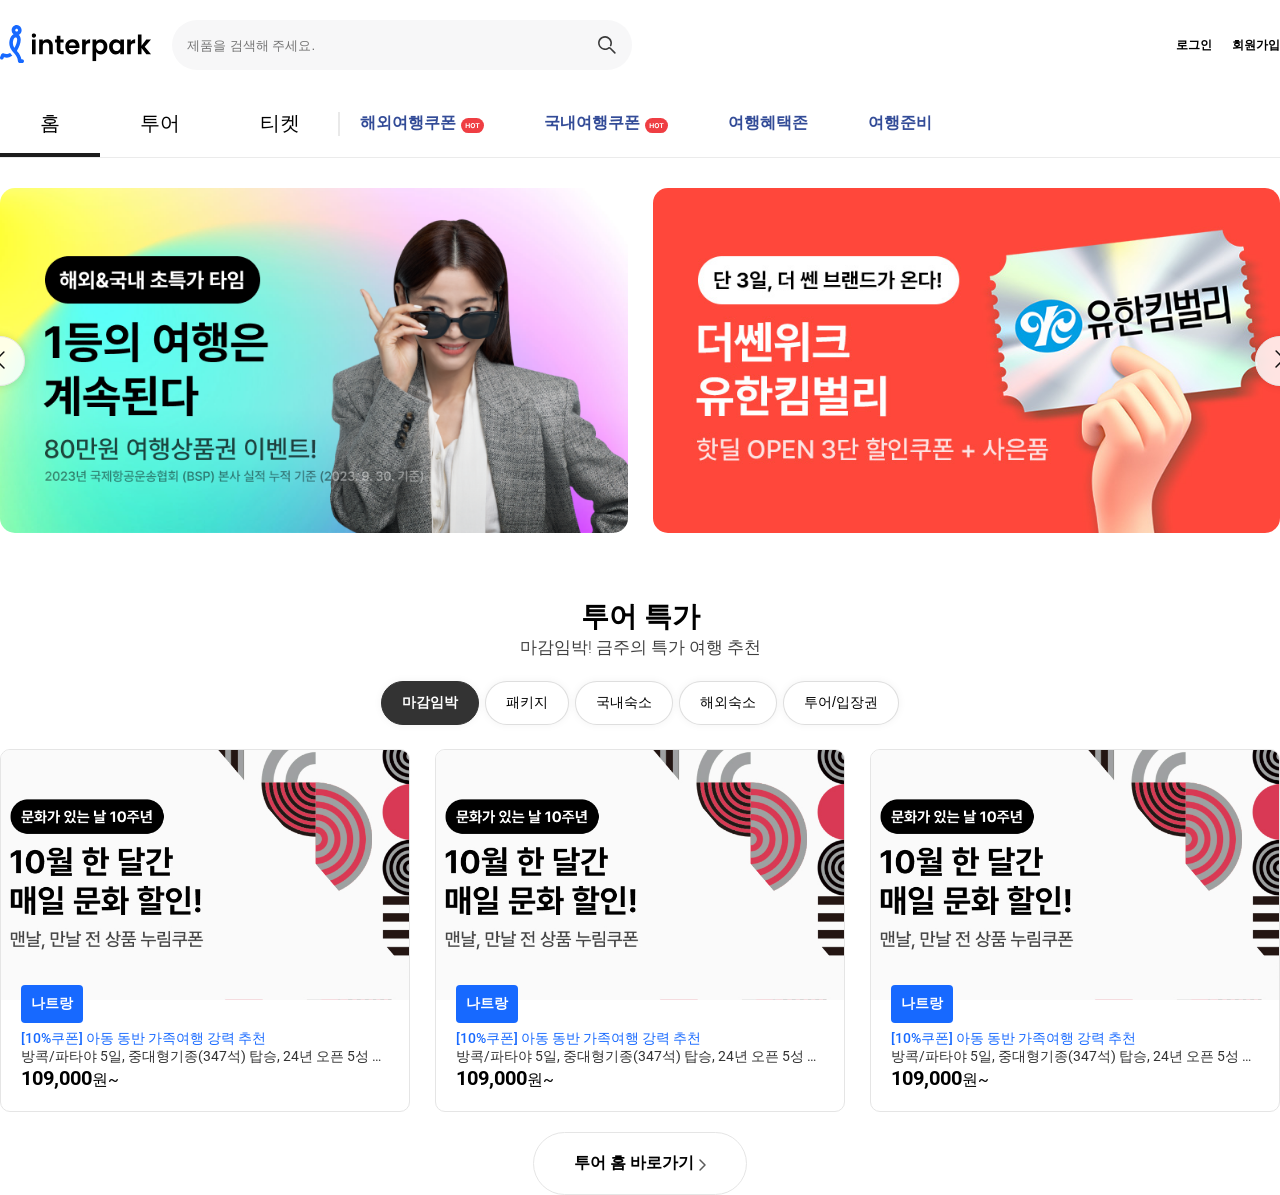
==== public/index.html @ 8a2e11df "[docs] DOM 작성법, Element !!" ====
<!DOCTYPE html>
<html lang="ko">
  <head>
    <meta charset="UTF-8" />
    <meta name="viewport" content="width=device-width, initial-scale=1.0" />
    <title>나의 til</title>
    <link rel="stylesheet" href="css/common.css" />
    <link rel="stylesheet" href="css/header.css" />
    <link rel="stylesheet" href="css/banner.css" />
    <link rel="stylesheet" href="css/tour.css" />
    <!-- js 초기 코드 -->
    <script src="js/index.js"></script>
    <script src="js/header.js"></script>
  </head>

  <body>
    <!-- 전체 레이아웃  -->
    <div class="wrap">
      <!-- 상단 -->
      <header class="header">
        <div class="layout">
          <!-- 상단의 위 -->
          <div class="header_top">
            <div class="header_top_left">
              <!-- 로고 -->
              <div class="logo">
                <a href="http://www.interpark.com" target="_blank">
                  <img src="images/logo.svg" alt="로고" title="인터파크" />
                </a>
              </div>
              <!-- 제품검색 -->
              <div class="search">
                <!-- 제품 검색 API 연동 -->
                <form class="search_form">
                  <input
                    class="search_form_word"
                    type="text"
                    placeholder="제품을 검색해 주세요."
                  />
                  <input
                    class="search_form_button"
                    type="submit"
                    value="검색"
                  />
                </form>
              </div>
            </div>
            <div class="header_top_right">
              <ul class="member">
                <li><a href="#">로그인</a></li>
                <li><a href="#">회원가입</a></li>
              </ul>
            </div>
          </div>
          <!-- 상단의 아래 -->
          <div class="header_bottom">
            <div class="header_bottom_nav">
              <ul class="nav">
                <li><a href="#" class="focus">홈</a></li>
                <li><a href="#">투어</a></li>
                <li><a href="#">티켓</a></li>
              </ul>
            </div>
            <div class="header_bottom_eventmenu">
              <ul class="cupon">
                <li>
                  <a href="#">
                    해외여행쿠폰
                    <img
                      src="images/badge_hot.svg"
                      alt="해외여행쿠폰"
                      title="해외여행쿠폰"
                    />
                  </a>
                </li>
                <li>
                  <a href="#">
                    국내여행쿠폰
                    <img
                      src="images/badge_hot.svg"
                      alt="국내여행쿠폰"
                      title="국내여행쿠폰"
                    />
                  </a>
                </li>
                <li><a href="#">여행혜택존</a></li>
                <li><a href="#">여행준비</a></li>
              </ul>
            </div>
          </div>
        </div>
      </header>
      <!-- 메인 -->
      <main>
        <div class="layout">
          <!-- Banner -->
          <div class="banner">
            <div class="banner_slide">
              <div class="banner_list">
                <a href="#">
                  <img src="images/v1.png" alt="banner" title="배너" />
                </a>
              </div>
              <div class="banner_list">
                <a href="#">
                  <img src="images/v2.jpg" alt="banner2" title="배너2" />
                </a>
              </div>
            </div>

            <button class="slide_bt banner_left">
              <img src="images/slider_arrow.svg" alt="left" title="left" />
            </button>

            <button class="slide_bt banner_right">
              <img src="images/slider_arrow.svg" alt="right" title="right" />
            </button>
          </div>
          <!-- Tour -->
          <div class="tour">
            <div class="section_top">
              <h2 class="section_title">투어 특가</h2>
              <span class="section_desc">마감임박! 금주의 특가 여행 추천</span>
            </div>
            <div class="section_list">
              <!--Start 목록영역 -->
              <div class="section_category">
                <ul class="section_category_bts">
                  <li><button class="cate_focus">마감임박</button></li>
                  <li><button>패키지</button></li>
                  <li><button>국내숙소</button></li>
                  <li><button>해외숙소</button></li>
                  <li><button>투어/입장권</button></li>
                </ul>
              </div>
              <div class="section_slide">
                <!--Start 추후 JSON 데이터 연동으로 변경 예정 -->
                <div class="item">
                  <a href="#">
                    <div class="item_image">
                      <img src="images/v3.jpg" alt="나트랑" title="나트랑" />
                    </div>

                    <span class="item_name">나트랑</span>

                    <div class="item_text">
                      <span class="item_cupon">
                        [10%쿠폰] 아동 동반 가족여행 강력 추천
                      </span>
                      <p class="item_desc">
                        방콕/파타야 5일, 중대형기종(347석) 탑승, 24년 오픈 5성
                        윈덤 좀티엔 파타야,마사지 2시간,핵심일정 포함
                      </p>
                      <span class="item_price"><b>109,000</b>원~</span>
                    </div>
                  </a>
                </div>
                <div class="item">
                  <a href="#">
                    <div class="item_image">
                      <img src="images/v3.jpg" alt="나트랑" title="나트랑" />
                    </div>

                    <span class="item_name">나트랑</span>

                    <div class="item_text">
                      <span class="item_cupon">
                        [10%쿠폰] 아동 동반 가족여행 강력 추천
                      </span>
                      <p class="item_desc">
                        방콕/파타야 5일, 중대형기종(347석) 탑승, 24년 오픈 5성
                        윈덤 좀티엔 파타야,마사지 2시간,핵심일정 포함
                      </p>
                      <span class="item_price"><b>109,000</b>원~</span>
                    </div>
                  </a>
                </div>
                <div class="item">
                  <a href="#">
                    <div class="item_image">
                      <img src="images/v3.jpg" alt="나트랑" title="나트랑" />
                    </div>

                    <span class="item_name">나트랑</span>

                    <div class="item_text">
                      <span class="item_cupon">
                        [10%쿠폰] 아동 동반 가족여행 강력 추천
                      </span>
                      <p class="item_desc">
                        방콕/파타야 5일, 중대형기종(347석) 탑승, 24년 오픈 5성
                        윈덤 좀티엔 파타야,마사지 2시간,핵심일정 포함
                      </p>
                      <span class="item_price"><b>109,000</b>원~</span>
                    </div>
                  </a>
                </div>

                <!--End 추후 JSON 데이터 연동으로 변경 예정 -->
              </div>
              <!--End 목록영역 -->
            </div>
            <div class="section_bts">
              <a href="#">
                투어 홈 바로가기
                <img
                  src="images/icon_linkArrow.svg"
                  alt="투어 홈 바로가기"
                  title="투어 홈 바로가기"
                />
              </a>
            </div>
          </div>
          <!-- Trip -->
          <div></div>
          <!-- Ticket -->
          <div></div>
          <!-- Live -->
          <div></div>
        </div>
      </main>
      <!-- 하단 -->
      <footer>
        <div></div>
      </footer>
    </div>
  </body>
</html>
---- public/css/common.css ----
@charset "utf-8";
@import url('https://fonts.googleapis.com/css2?family=Roboto:ital,wght@0,100..900;1,100..900&display=swap');

* {
  margin: 0;
  padding: 0;
  box-sizing: border-box;
  outline-style: none;
}

/* 태그 선택 : 추천하는 각 태그별 기본값 */
a {
  text-decoration: none;
  /* 디자인 보고 수정 */
  color: #000000;
}
ul {
  list-style: none;
}
html {
  width: 100%;
  /* 디자인 보고 수정 */
  font-size: 12px;
}
body {
  width: 100%;
  font-size: 1rem;
  /* 디자인 보고 수정 */
  color: #000000;
  /* 글꼴이 필요로 함. */
  font-family: "Segoe UI", Roboto, Arial, "Noto Sans", sans-serif, "Apple Color Emoji", "Segoe UI Emoji", "Segoe UI Symbol", "Noto Color Emoji";
  letter-spacing: 0px;
  word-spacing: 0px;
}
.wrap {
  width: 100%;
}
.layout {
  max-width: 1280px;
  width: 100%;

  margin: 0 auto;
  /* margin-top: 0;
    margin-bottom: 0;
    margin-left: auto;
  margin-right: auto; */
}
.
---- public/css/header.css ----
.header {
  width: 100%;
  background-color: #ffffff;
  border-bottom: 1px solid #ebebeb;
}
.header_top {
  width: 100%;
  display: flex;
  justify-content: space-between;
  align-items: center;

  margin: 20px 0px;
}
.header_top_left {
  display: flex;
  align-items: center;
  gap: 20px;
}

.logo > a > img {
  width: 152px;
  height: auto;
}

.search {
}
.search_form {
  display: flex;
  align-items: center;
  width: 460px;
}
/* cale 유일한 계산코드 연산 들어갈시 띄어쓰기 필수!! */
.search_form_word {
  width: calc(100% - 50px);
  height: 50px;
  background-color: #f7f7f8;
  border: none;
  border-radius: 25px 0px 0px 25px;
  padding-left: 15px;
}
.search_form_button {
  width: 50px;
  height: 50px;
  background-color: #f7f7f8;
  border: none;
  border-radius: 0px 25px 25px 0px;
  font-size: 0;
  cursor: pointer;

  /* background-color: aquamarine;
    background-image: url("../images/btn_search.svg");
    background-repeat: no-repeat;
    background-position: center;
    background-size: 18px; */

  background: #f7f7f8 url("../images/btn_search.svg") no-repeat center;
  background-size: 40%;
}

.header_top_right {
  display: flex;
  align-items: center;
}
.member {
  display: flex;
  gap: 20px;
}
.member > li > a {
  font-size: 12px;
  font-weight: 700;
  color: #000;
  line-height: 16px;
}
.header_bottom {
  width: 100%;
  display: flex;
  align-items: center;
}
.header_bottom_nav {
}
.nav {
  position: relative;
  display: flex;
}
.nav::after {
  content: "";
  display: block;
  position: absolute;
  right: 0;
  /* top: calc(100% - 50% - 24px / 2); */
  top: 50%;
  transform: translateY(-50%);

  width: 2px;
  height: 24px;
  background-color: #e9e9e9;
}
.nav li a {
  position: relative;
  display: block;
  font-size: 20px;
  font-weight: 400;
  /* width: 100px; */
  padding: 20px 40px;
  /*a 태그, b 태그 ... span 태그
  display:line-height
  - 너비, 높이, 마진, 패딩이 적용 안된다. */
}
.nav li a:hover {
  font-weight: 700 !important;
}
.nav li a .focus {
  font-weight: 700 !important ;
}
.nav li a.focus::after {
  content: "";
  position: absolute;
  left: 0;
  bottom: 0;

  display: block;
  width: 100%;
  height: 4px;
  background-color: #1c1c1c;
}
.nav li a ::after {
  content: "앞자리";
}
.header_bottom_eventmenu {
}
.cupon {
  display: flex;
  align-items: center;
  gap: 20px;
  margin-left: ;
}
.cupon > li > a {
  display: flex;
  align-items: center;
  gap: 5px;

  font-size: 16px;
  font-weight: 600;
  color: #324b97;
  padding: 0px 20px;
}
.cupon > li > a > img {
  transform: translateY(10%);
}
---- public/css/banner.css ----
.banner {
  position: relative;
  margin-top: 30px;
}
.banner_slide {
  display: flex;
  gap: 25px;
}
.banner_list {
  border-radius: 15px;
  overflow: hidden;
}
/* 이미지가 영역에 가득 채워지고 비율이 유지되도록 처리 */
.banner_list img {
  width: 100%;
  height: auto;
  /* 비율을 유지하면서 영역에 이미지 가득 채우기 */
  object-fit: cover;
  display: block;
}
.slide_bt {
  position: absolute;
  top: 50%;
  /* transform: translateY(-50%); */
  width: 50px;
  height: 50px;
  border: none;
  border-radius: 50px;

  cursor: pointer;

  border: 0.5px solid #e6e6e6;
  background-color: rgba(255, 255, 255, 0.85);
  box-shadow: 0 0 8px rgba(0, 0, 0, 0.13);
}
.banner_left {
  left: 0;
  transform: translateX(-50%) translateY(-50%) rotateY(180deg);
}
.banner_right {
  right: 0;
  transform: translateX(50%) translateY(-50%);
}
---- public/css/tour.css ----
.tour {
  margin-top: 65px;
}
.section_top {
  padding-bottom: 22px;
}
/*
    영역 안에 가운데
    text-align: center;
    */
.section_title {
  text-align: center;
  font-size: 28px;
  font-weight: 700;
}
.section_desc {
  display: block;
  text-align: center;
  font-size: 17px;
  font-weight: 300;
  color: rgba(0, 0, 0, 0.75);
}
.section_list {
}
.section_category {
  display: flex;
  justify-content: center;
  padding-bottom: 24px;
}
.section_category_bts {
  display: flex;
  gap: 6px;
}
.section_category_bts > li {
}
.section_category_bts > li > button {
  border: 1px solid rgba(0, 0, 0, 0.13);
  background-color: #fff;
  box-shadow: 0 0 8px rgba(0, 0, 0, 0.05);
  padding: 12px 20px;
  border-radius: 40px;
  cursor: pointer;

  font-size: 14px;
  font-weight: 400;
}
.section_category_bts > li > button.cate_focus {
  border: 1px solid #333;
  color: #fff;
  background-color: #333;
  font-weight: 700;
}
.section_slide {
  display: flex;
  gap: 25px;
  margin-bottom: 20px;
}
.item {
  position: relative;
  overflow: hidden;
  border: 1px solid #e5e5e5;
  border-radius: 10px;
}
.item > a {
}
.item_image {
  width: 100%;
  height: 250px;
  overflow: hidden;
  margin-bottom: 25px;
}
.item_image > img {
  width: 100%;
  /* 비율을 유지하면서 영역에 이미지 가득 채우기 */
  height: 100%;
  object-fit: cover;
  display: block;
}
.item_name {
  position: absolute;
  left: 20px;
  top: 235px;

  background-color: #1769ff;
  color: #fff;
  font-size: 14px;
  font-weight: 600;

  border-radius: 4px;
  padding: 10px;
}
.item_text {
  padding: 20px;
  padding-top: 5px;
}
.item_cupon {
  display: block;
  font-size: 14px;
  font-weight: 500;
  color: #1769ff;
  /* 줄내림 방지 */
  white-space: nowrap;
  /* 말줄임 처리 */
  overflow: hidden;
  text-overflow: ellipsis;
}
.item_desc {
  display: block;
  font-size: 14px;
  font-weight: 400;
  color: #333;
  /* 줄내림 방지 */
  white-space: nowrap;
  /* 말줄임 처리 */
  overflow: hidden;
  text-overflow: ellipsis;
}
.item_price {
  display: block;
  font-size: 16px;
  font-weight: 400;
}
.item_price > b {
  font-size: 20px;
  font-weight: 700;
  color: #000;
}
.section_bts {
  display: flex;
  justify-content: center;
}
.section_bts > a {
  border: 1px solid #e5e5e5;
  padding: 20px 40px;
  border-radius: 40px;
  background-color: #fff;
  font-size: 16px;
  font-weight: 700;

  display: flex;
  align-items: center;
  gap: 5px;
}
.section_bts > a > img {
  transform: translateY(1px);
}
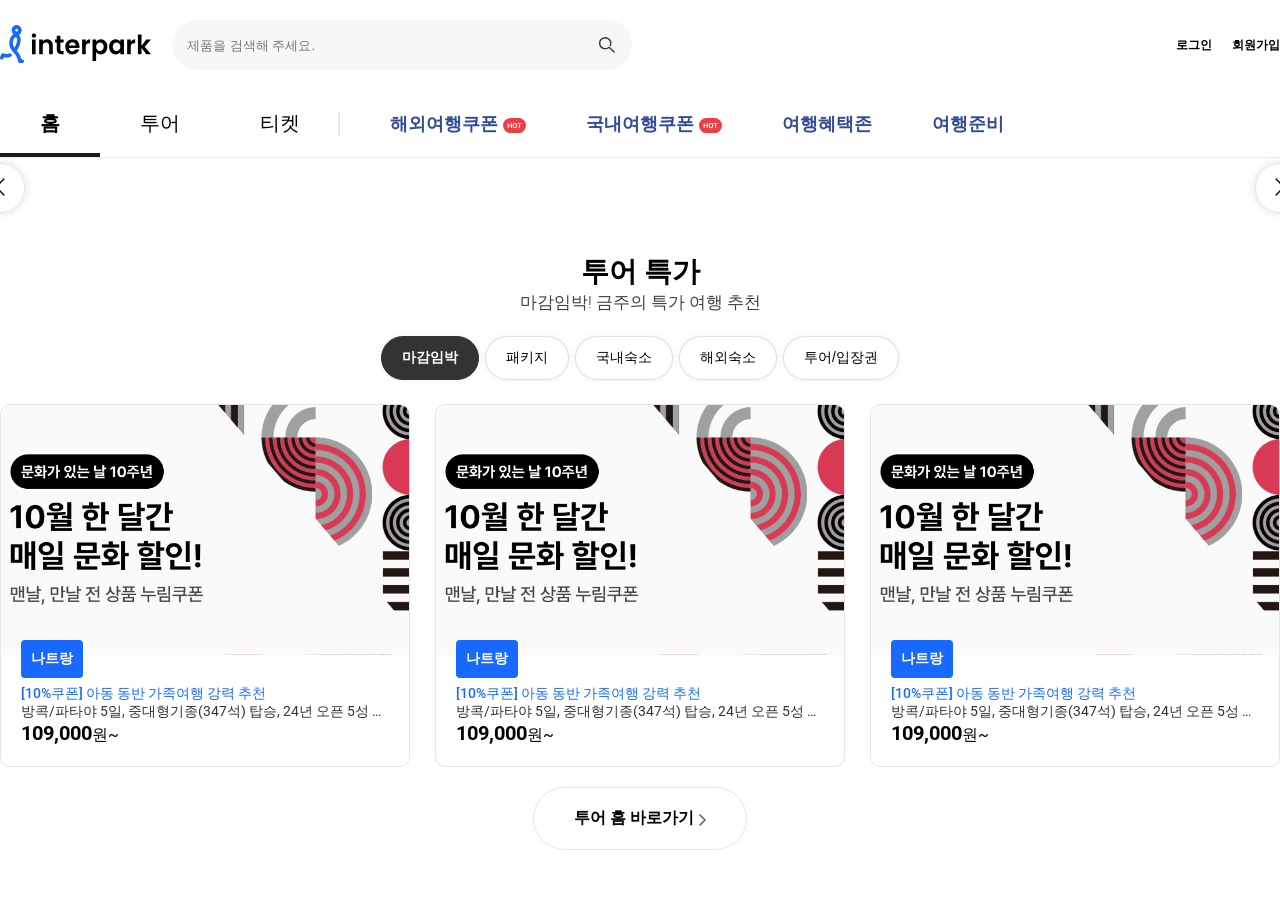
==== commit c16459b5: "json" ====
--- a/public/index.html
+++ b/public/index.html
@@ -4,6 +4,13 @@
     <meta charset="UTF-8" />
     <meta name="viewport" content="width=device-width, initial-scale=1.0" />
     <title>나의 til</title>
+    <!-- 외부라이브러리 -->
+    <link
+      rel="stylesheet"
+      href="https://cdn.jsdelivr.net/npm/swiper@11/swiper-bundle.min.css"
+    />
+
+    <script src="https://cdn.jsdelivr.net/npm/swiper@11/swiper-bundle.min.js"></script>
     <link rel="stylesheet" href="css/common.css" />
     <link rel="stylesheet" href="css/header.css" />
     <link rel="stylesheet" href="css/banner.css" />
@@ -11,13 +18,14 @@
     <!-- js 초기 코드 -->
     <script src="js/index.js"></script>
     <script src="js/header.js"></script>
+    <script src="js/banner.js"></script>
   </head>
 
   <body>
     <!-- 전체 레이아웃  -->
     <div class="wrap">
       <!-- 상단 -->
-      <header class="header">
+      <header class="header" onclick="alert('안녕')">
         <div class="layout">
           <!-- 상단의 위 -->
           <div class="header_top">
@@ -95,23 +103,16 @@
         <div class="layout">
           <!-- Banner -->
           <div class="banner">
-            <div class="banner_slide">
-              <div class="banner_list">
-                <a href="#">
-                  <img src="images/v1.png" alt="banner" title="배너" />
-                </a>
-              </div>
-              <div class="banner_list">
-                <a href="#">
-                  <img src="images/v2.jpg" alt="banner2" title="배너2" />
-                </a>
-              </div>
-            </div>
-
+            <!-- 절대로 swiper 단어 고치지 않는다 -->
+            <div class="swiper sw_banner">
+              <div class="swiper-wrapper">
+                <!-- API 연동 -->
+              </div>
+              <div class="swiper-pagination"></div>
+            </div>
             <button class="slide_bt banner_left">
               <img src="images/slider_arrow.svg" alt="left" title="left" />
             </button>
-
             <button class="slide_bt banner_right">
               <img src="images/slider_arrow.svg" alt="right" title="right" />
             </button>
--- a/public/css/header.css
+++ b/public/css/header.css
@@ -1,16 +1,33 @@
 .header {
+  position: relative;
   width: 100%;
   background-color: #ffffff;
   border-bottom: 1px solid #ebebeb;
 }
+.header_down {
+  position: fixed;
+  left: 0;
+  top: 0;
+  width: 100%;
+  z-index: 100;
+}
+
 .header_top {
+  /* 좌표 기준을 세워주자 */
+  position: relative;
   width: 100%;
   display: flex;
   justify-content: space-between;
   align-items: center;
 
-  margin: 20px 0px;
+  /* margin-top: 30px; */
+  /* margin-bottom: 30px; */
+  margin: 20px 0;
 }
+.header_top_down {
+  margin: 0px;
+}
+
 .header_top_left {
   display: flex;
   align-items: center;
@@ -24,12 +41,18 @@
 
 .search {
 }
+.search_down {
+  position: absolute;
+  left: 350px;
+  top: 10px;
+}
+
 .search_form {
   display: flex;
   align-items: center;
   width: 460px;
 }
-/* cale 유일한 계산코드 연산 들어갈시 띄어쓰기 필수!! */
+
 .search_form_word {
   width: calc(100% - 50px);
   height: 50px;
@@ -47,30 +70,36 @@
   font-size: 0;
   cursor: pointer;
 
-  /* background-color: aquamarine;
-    background-image: url("../images/btn_search.svg");
-    background-repeat: no-repeat;
-    background-position: center;
-    background-size: 18px; */
+  /* background-color: red;
+  background-image: url("../images/btn_search.svg");
+  background-repeat: no-repeat;
+  background-position: center;
+  background-size: 18px; */
 
   background: #f7f7f8 url("../images/btn_search.svg") no-repeat center;
-  background-size: 40%;
+  background-size: 18px;
 }
 
 .header_top_right {
-  display: flex;
-  align-items: center;
+  position: relative;
 }
 .member {
   display: flex;
   gap: 20px;
 }
+.member_down {
+  position: absolute;
+  right: 0;
+  top: 30px;
+}
+
 .member > li > a {
   font-size: 12px;
   font-weight: 700;
-  color: #000;
+  color: #000000;
   line-height: 16px;
 }
+
 .header_bottom {
   width: 100%;
   display: flex;
@@ -81,6 +110,7 @@
 .nav {
   position: relative;
   display: flex;
+  gap: 0px;
 }
 .nav::after {
   content: "";
@@ -95,25 +125,23 @@
   height: 24px;
   background-color: #e9e9e9;
 }
+
 .nav li a {
   position: relative;
+
   display: block;
   font-size: 20px;
   font-weight: 400;
-  /* width: 100px; */
   padding: 20px 40px;
-  /*a 태그, b 태그 ... span 태그
-  display:line-height
-  - 너비, 높이, 마진, 패딩이 적용 안된다. */
 }
-.nav li a:hover {
+
+.nav li a.focus {
   font-weight: 700 !important;
 }
-.nav li a .focus {
-  font-weight: 700 !important ;
-}
+
 .nav li a.focus::after {
   content: "";
+
   position: absolute;
   left: 0;
   bottom: 0;
@@ -123,26 +151,24 @@
   height: 4px;
   background-color: #1c1c1c;
 }
-.nav li a ::after {
-  content: "앞자리";
-}
+
 .header_bottom_eventmenu {
 }
 .cupon {
   display: flex;
   align-items: center;
   gap: 20px;
-  margin-left: ;
+  margin-left: 30px;
 }
 .cupon > li > a {
   display: flex;
   align-items: center;
   gap: 5px;
 
-  font-size: 16px;
+  font-size: 18px;
   font-weight: 600;
   color: #324b97;
-  padding: 0px 20px;
+  padding: 0 20px;
 }
 .cupon > li > a > img {
   transform: translateY(10%);
--- a/public/css/banner.css
+++ b/public/css/banner.css
@@ -5,6 +5,9 @@
 .banner_slide {
   display: flex;
   gap: 25px;
+}
+.sw_banner {
+  border-radius: 15px;
 }
 .banner_list {
   border-radius: 15px;
@@ -32,6 +35,8 @@
   border: 0.5px solid #e6e6e6;
   background-color: rgba(255, 255, 255, 0.85);
   box-shadow: 0 0 8px rgba(0, 0, 0, 0.13);
+  /* 버튼 앞으로 */
+  z-index: 100;
 }
 .banner_left {
   left: 0;
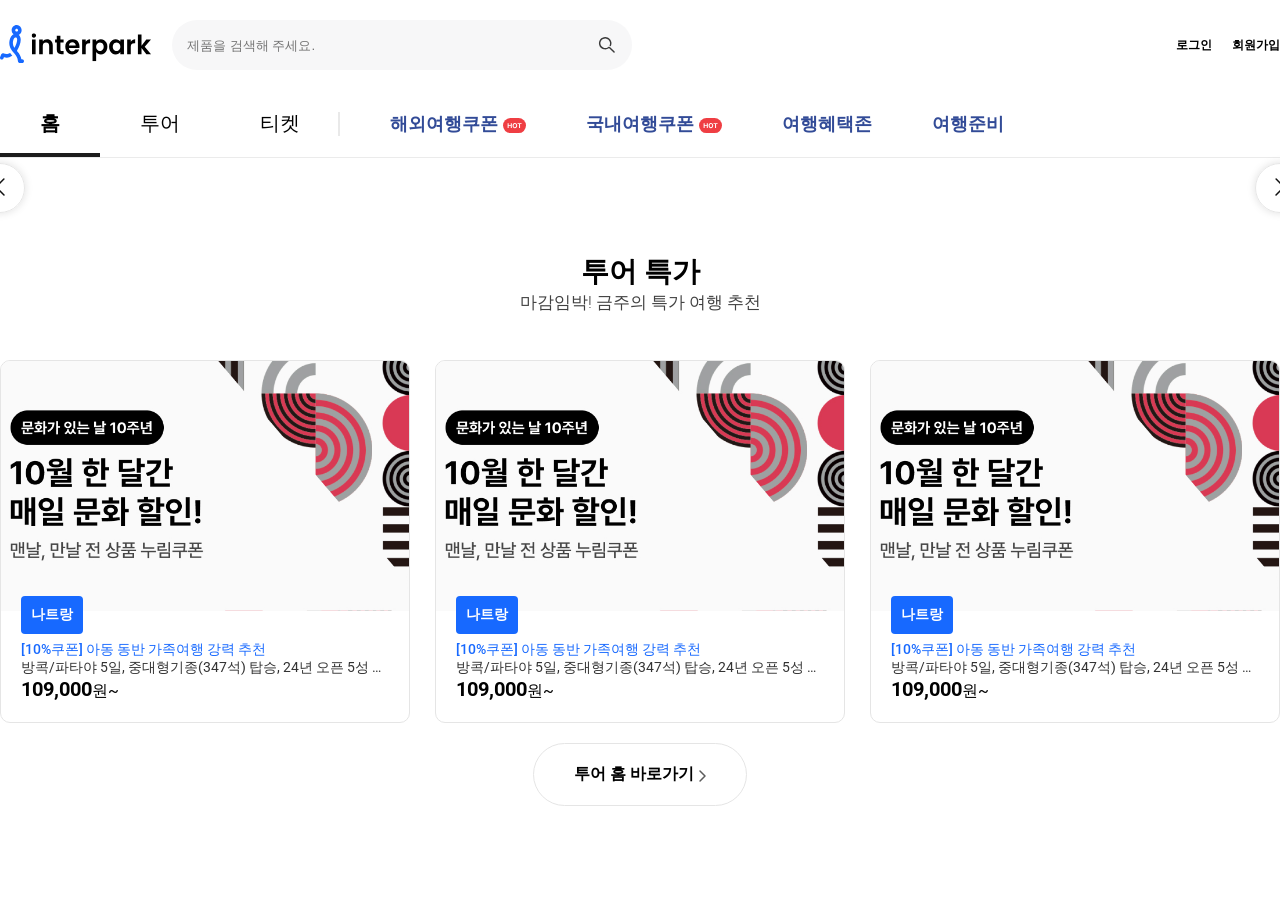
==== commit 78995a29: "채린님 괴롭힌다 ㅠㅠㅠㅠ" ====
--- a/public/index.html
+++ b/public/index.html
@@ -19,6 +19,7 @@
     <script src="js/index.js"></script>
     <script src="js/header.js"></script>
     <script src="js/banner.js"></script>
+    <script src="js/tour.js"></script>
   </head>
 
   <body>
@@ -127,11 +128,7 @@
               <!--Start 목록영역 -->
               <div class="section_category">
                 <ul class="section_category_bts">
-                  <li><button class="cate_focus">마감임박</button></li>
-                  <li><button>패키지</button></li>
-                  <li><button>국내숙소</button></li>
-                  <li><button>해외숙소</button></li>
-                  <li><button>투어/입장권</button></li>
+                  <!-- API 연동 -->
                 </ul>
               </div>
               <div class="section_slide">
--- a/public/css/tour.css
+++ b/public/css/tour.css
@@ -40,9 +40,9 @@
   padding: 12px 20px;
   border-radius: 40px;
   cursor: pointer;
-
   font-size: 14px;
   font-weight: 400;
+  transition: all 0.4s;
 }
 .section_category_bts > li > button.cate_focus {
   border: 1px solid #333;
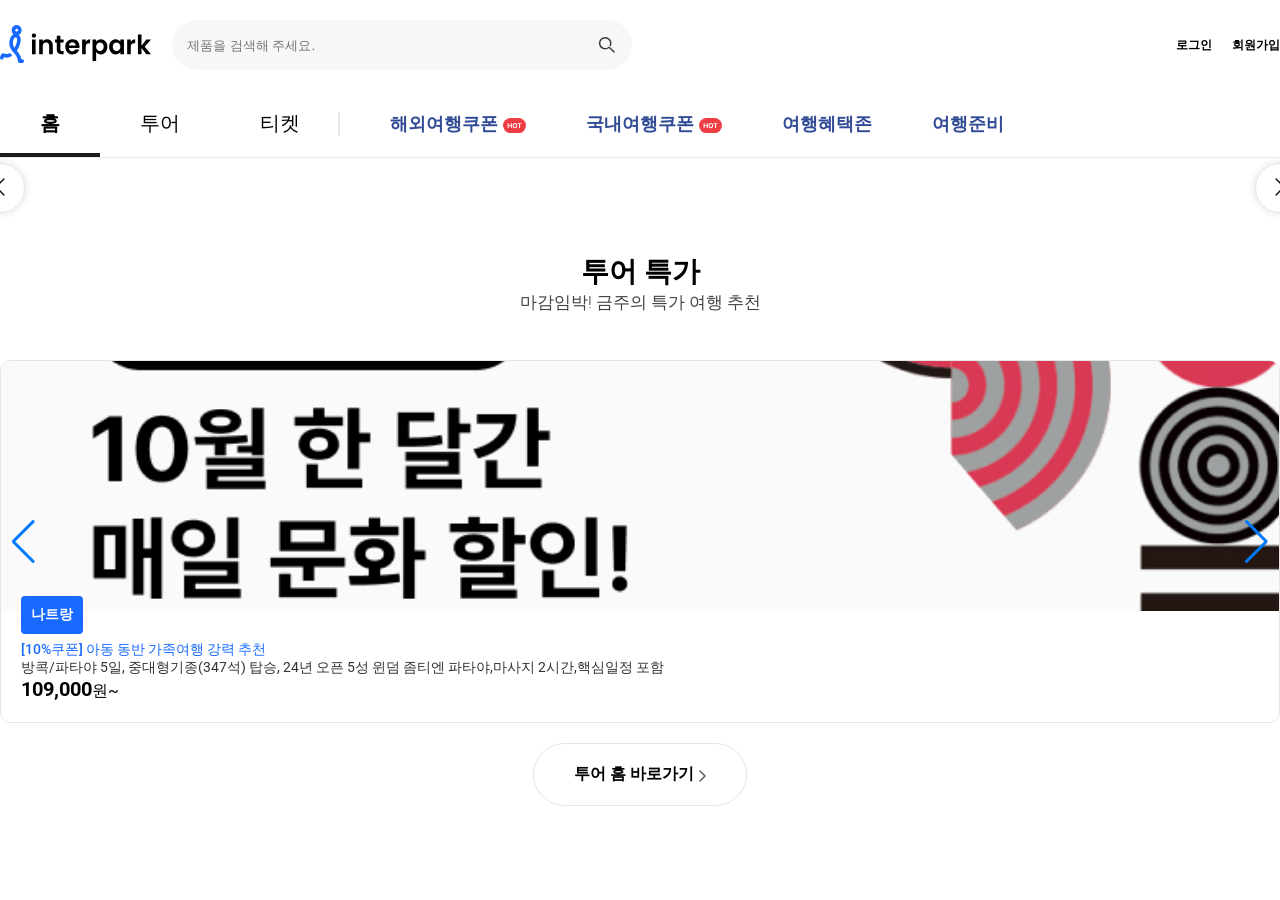
==== commit c19aecd0: "swiper 연동" ====
--- a/public/index.html
+++ b/public/index.html
@@ -9,8 +9,8 @@
       rel="stylesheet"
       href="https://cdn.jsdelivr.net/npm/swiper@11/swiper-bundle.min.css"
     />
-
     <script src="https://cdn.jsdelivr.net/npm/swiper@11/swiper-bundle.min.js"></script>
+
     <link rel="stylesheet" href="css/common.css" />
     <link rel="stylesheet" href="css/header.css" />
     <link rel="stylesheet" href="css/banner.css" />
@@ -132,68 +132,222 @@
                 </ul>
               </div>
               <div class="section_slide">
-                <!--Start 추후 JSON 데이터 연동으로 변경 예정 -->
-                <div class="item">
-                  <a href="#">
-                    <div class="item_image">
-                      <img src="images/v3.jpg" alt="나트랑" title="나트랑" />
-                    </div>
-
-                    <span class="item_name">나트랑</span>
-
-                    <div class="item_text">
-                      <span class="item_cupon">
-                        [10%쿠폰] 아동 동반 가족여행 강력 추천
-                      </span>
-                      <p class="item_desc">
-                        방콕/파타야 5일, 중대형기종(347석) 탑승, 24년 오픈 5성
-                        윈덤 좀티엔 파타야,마사지 2시간,핵심일정 포함
-                      </p>
-                      <span class="item_price"><b>109,000</b>원~</span>
-                    </div>
-                  </a>
+                <!--Swipe 투어 영역 -->
+                <div class="swiper sw_tour">
+                  <div class="swiper-wrapper">
+                    <div class="swiper-slide">
+                      <div class="item">
+                        <a href="#">
+                          <div class="item_image">
+                            <img
+                              src="images/v3.jpg"
+                              alt="나트랑"
+                              title="나트랑"
+                            />
+                          </div>
+
+                          <span class="item_name">나트랑</span>
+
+                          <div class="item_text">
+                            <span class="item_cupon">
+                              [10%쿠폰] 아동 동반 가족여행 강력 추천
+                            </span>
+                            <p class="item_desc">
+                              방콕/파타야 5일, 중대형기종(347석) 탑승, 24년 오픈
+                              5성 윈덤 좀티엔 파타야,마사지 2시간,핵심일정 포함
+                            </p>
+                            <span class="item_price"><b>109,000</b>원~</span>
+                          </div>
+                        </a>
+                      </div>
+                    </div>
+                    <div class="swiper-slide"></div>
+                    <div class="swiper-slide">
+                      <div class="item">
+                        <a href="#">
+                          <div class="item_image">
+                            <img
+                              src="images/v3.jpg"
+                              alt="나트랑"
+                              title="나트랑"
+                            />
+                          </div>
+
+                          <span class="item_name">나트랑</span>
+
+                          <div class="item_text">
+                            <span class="item_cupon">
+                              [10%쿠폰] 아동 동반 가족여행 강력 추천
+                            </span>
+                            <p class="item_desc">
+                              방콕/파타야 5일, 중대형기종(347석) 탑승, 24년 오픈
+                              5성 윈덤 좀티엔 파타야,마사지 2시간,핵심일정 포함
+                            </p>
+                            <span class="item_price"><b>109,000</b>원~</span>
+                          </div>
+                        </a>
+                      </div>
+                    </div>
+                    <div class="swiper-slide">
+                      <div class="item">
+                        <a href="#">
+                          <div class="item_image">
+                            <img
+                              src="images/v3.jpg"
+                              alt="나트랑"
+                              title="나트랑"
+                            />
+                          </div>
+
+                          <span class="item_name">나트랑</span>
+
+                          <div class="item_text">
+                            <span class="item_cupon">
+                              [10%쿠폰] 아동 동반 가족여행 강력 추천
+                            </span>
+                            <p class="item_desc">
+                              방콕/파타야 5일, 중대형기종(347석) 탑승, 24년 오픈
+                              5성 윈덤 좀티엔 파타야,마사지 2시간,핵심일정 포함
+                            </p>
+                            <span class="item_price"><b>109,000</b>원~</span>
+                          </div>
+                        </a>
+                      </div>
+                    </div>
+                    <div class="swiper-slide">
+                      <div class="item">
+                        <a href="#">
+                          <div class="item_image">
+                            <img
+                              src="images/v3.jpg"
+                              alt="나트랑"
+                              title="나트랑"
+                            />
+                          </div>
+
+                          <span class="item_name">나트랑</span>
+
+                          <div class="item_text">
+                            <span class="item_cupon">
+                              [10%쿠폰] 아동 동반 가족여행 강력 추천
+                            </span>
+                            <p class="item_desc">
+                              방콕/파타야 5일, 중대형기종(347석) 탑승, 24년 오픈
+                              5성 윈덤 좀티엔 파타야,마사지 2시간,핵심일정 포함
+                            </p>
+                            <span class="item_price"><b>109,000</b>원~</span>
+                          </div>
+                        </a>
+                      </div>
+                    </div>
+                    <div class="swiper-slide">
+                      <div class="item">
+                        <a href="#">
+                          <div class="item_image">
+                            <img
+                              src="images/v3.jpg"
+                              alt="나트랑"
+                              title="나트랑"
+                            />
+                          </div>
+
+                          <span class="item_name">나트랑</span>
+
+                          <div class="item_text">
+                            <span class="item_cupon">
+                              [10%쿠폰] 아동 동반 가족여행 강력 추천
+                            </span>
+                            <p class="item_desc">
+                              방콕/파타야 5일, 중대형기종(347석) 탑승, 24년 오픈
+                              5성 윈덤 좀티엔 파타야,마사지 2시간,핵심일정 포함
+                            </p>
+                            <span class="item_price"><b>109,000</b>원~</span>
+                          </div>
+                        </a>
+                      </div>
+                    </div>
+                    <div class="swiper-slide">
+                      <div class="item">
+                        <a href="#">
+                          <div class="item_image">
+                            <img
+                              src="images/v3.jpg"
+                              alt="나트랑"
+                              title="나트랑"
+                            />
+                          </div>
+
+                          <span class="item_name">나트랑</span>
+
+                          <div class="item_text">
+                            <span class="item_cupon">
+                              [10%쿠폰] 아동 동반 가족여행 강력 추천
+                            </span>
+                            <p class="item_desc">
+                              방콕/파타야 5일, 중대형기종(347석) 탑승, 24년 오픈
+                              5성 윈덤 좀티엔 파타야,마사지 2시간,핵심일정 포함
+                            </p>
+                            <span class="item_price"><b>109,000</b>원~</span>
+                          </div>
+                        </a>
+                      </div>
+                    </div>
+                    <div class="swiper-slide">
+                      <div class="item">
+                        <a href="#">
+                          <div class="item_image">
+                            <img
+                              src="images/v3.jpg"
+                              alt="나트랑"
+                              title="나트랑"
+                            />
+                          </div>
+
+                          <span class="item_name">나트랑</span>
+
+                          <div class="item_text">
+                            <span class="item_cupon">
+                              [10%쿠폰] 아동 동반 가족여행 강력 추천
+                            </span>
+                            <p class="item_desc">
+                              방콕/파타야 5일, 중대형기종(347석) 탑승, 24년 오픈
+                              5성 윈덤 좀티엔 파타야,마사지 2시간,핵심일정 포함
+                            </p>
+                            <span class="item_price"><b>109,000</b>원~</span>
+                          </div>
+                        </a>
+                      </div>
+                    </div>
+                    <div class="swiper-slide">
+                      <div class="item">
+                        <a href="#">
+                          <div class="item_image">
+                            <img
+                              src="images/v3.jpg"
+                              alt="나트랑"
+                              title="나트랑"
+                            />
+                          </div>
+
+                          <span class="item_name">나트랑</span>
+
+                          <div class="item_text">
+                            <span class="item_cupon">
+                              [10%쿠폰] 아동 동반 가족여행 강력 추천
+                            </span>
+                            <p class="item_desc">
+                              방콕/파타야 5일, 중대형기종(347석) 탑승, 24년 오픈
+                              5성 윈덤 좀티엔 파타야,마사지 2시간,핵심일정 포함
+                            </p>
+                            <span class="item_price"><b>109,000</b>원~</span>
+                          </div>
+                        </a>
+                      </div>
+                    </div>
+                  </div>
+                  <div class="swiper-button-next"></div>
+                  <div class="swiper-button-prev"></div>
                 </div>
-                <div class="item">
-                  <a href="#">
-                    <div class="item_image">
-                      <img src="images/v3.jpg" alt="나트랑" title="나트랑" />
-                    </div>
-
-                    <span class="item_name">나트랑</span>
-
-                    <div class="item_text">
-                      <span class="item_cupon">
-                        [10%쿠폰] 아동 동반 가족여행 강력 추천
-                      </span>
-                      <p class="item_desc">
-                        방콕/파타야 5일, 중대형기종(347석) 탑승, 24년 오픈 5성
-                        윈덤 좀티엔 파타야,마사지 2시간,핵심일정 포함
-                      </p>
-                      <span class="item_price"><b>109,000</b>원~</span>
-                    </div>
-                  </a>
-                </div>
-                <div class="item">
-                  <a href="#">
-                    <div class="item_image">
-                      <img src="images/v3.jpg" alt="나트랑" title="나트랑" />
-                    </div>
-
-                    <span class="item_name">나트랑</span>
-
-                    <div class="item_text">
-                      <span class="item_cupon">
-                        [10%쿠폰] 아동 동반 가족여행 강력 추천
-                      </span>
-                      <p class="item_desc">
-                        방콕/파타야 5일, 중대형기종(347석) 탑승, 24년 오픈 5성
-                        윈덤 좀티엔 파타야,마사지 2시간,핵심일정 포함
-                      </p>
-                      <span class="item_price"><b>109,000</b>원~</span>
-                    </div>
-                  </a>
-                </div>
-
                 <!--End 추후 JSON 데이터 연동으로 변경 예정 -->
               </div>
               <!--End 목록영역 -->
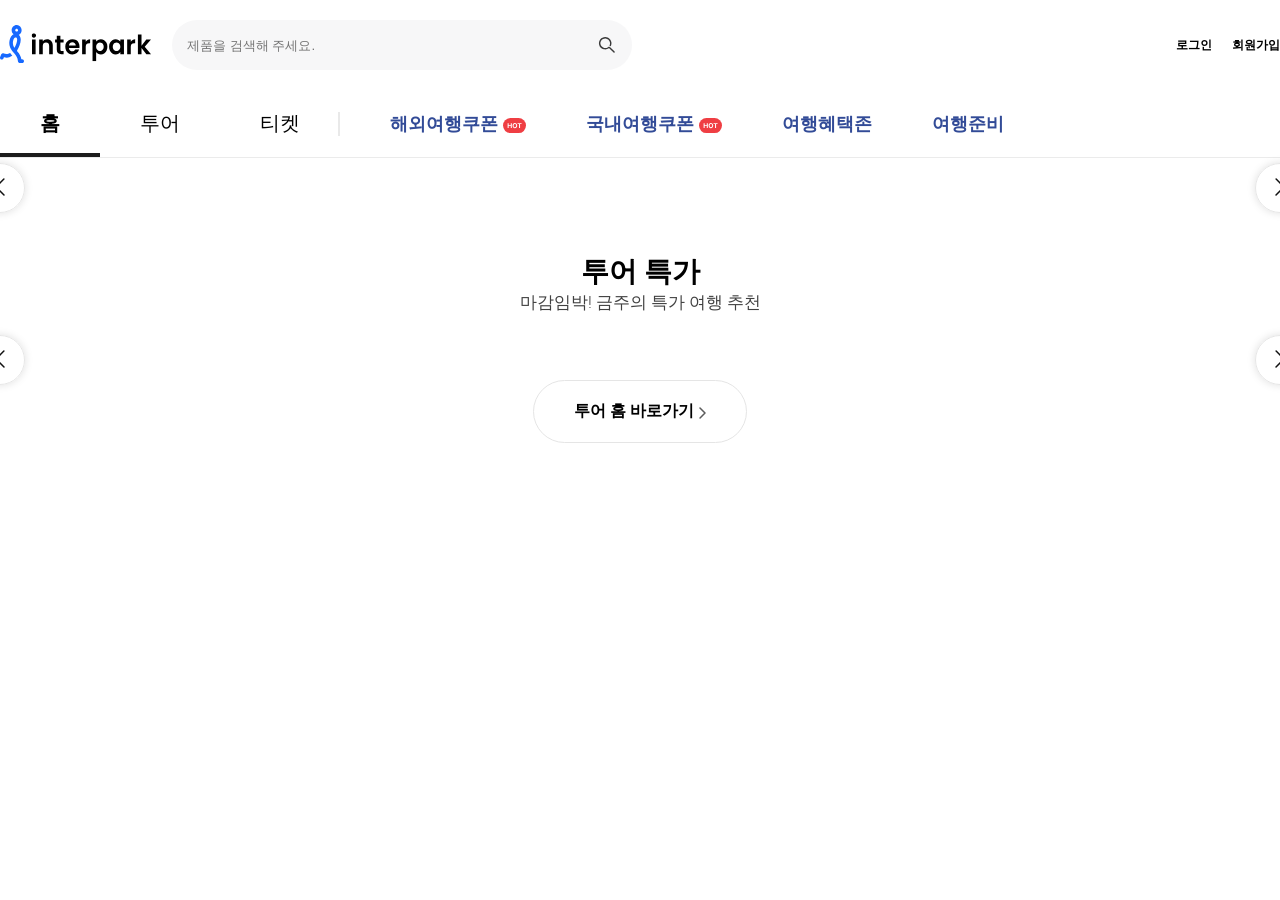
==== commit a3432317: "js 기초" ====
--- a/public/index.html
+++ b/public/index.html
@@ -15,7 +15,8 @@
     <link rel="stylesheet" href="css/header.css" />
     <link rel="stylesheet" href="css/banner.css" />
     <link rel="stylesheet" href="css/tour.css" />
-    <!-- js 초기 코드 -->
+
+    <!-- js 초기 코드  -->
     <script src="js/index.js"></script>
     <script src="js/header.js"></script>
     <script src="js/banner.js"></script>
@@ -26,7 +27,7 @@
     <!-- 전체 레이아웃  -->
     <div class="wrap">
       <!-- 상단 -->
-      <header class="header" onclick="alert('안녕')">
+      <header class="header">
         <div class="layout">
           <!-- 상단의 위 -->
           <div class="header_top">
@@ -111,9 +112,11 @@
               </div>
               <div class="swiper-pagination"></div>
             </div>
+
             <button class="slide_bt banner_left">
               <img src="images/slider_arrow.svg" alt="left" title="left" />
             </button>
+
             <button class="slide_bt banner_right">
               <img src="images/slider_arrow.svg" alt="right" title="right" />
             </button>
@@ -131,224 +134,25 @@
                   <!-- API 연동 -->
                 </ul>
               </div>
+
               <div class="section_slide">
-                <!--Swipe 투어 영역 -->
+                <!-- Swipe 투어 영역 -->
                 <div class="swiper sw_tour">
                   <div class="swiper-wrapper">
-                    <div class="swiper-slide">
-                      <div class="item">
-                        <a href="#">
-                          <div class="item_image">
-                            <img
-                              src="images/v3.jpg"
-                              alt="나트랑"
-                              title="나트랑"
-                            />
-                          </div>
+                    <!-- API 연동 -->
+                  </div>
+                </div>
+                <button class="slide_bt tour_prev banner_left">
+                  <img src="images/slider_arrow.svg" alt="left" title="left" />
+                </button>
 
-                          <span class="item_name">나트랑</span>
-
-                          <div class="item_text">
-                            <span class="item_cupon">
-                              [10%쿠폰] 아동 동반 가족여행 강력 추천
-                            </span>
-                            <p class="item_desc">
-                              방콕/파타야 5일, 중대형기종(347석) 탑승, 24년 오픈
-                              5성 윈덤 좀티엔 파타야,마사지 2시간,핵심일정 포함
-                            </p>
-                            <span class="item_price"><b>109,000</b>원~</span>
-                          </div>
-                        </a>
-                      </div>
-                    </div>
-                    <div class="swiper-slide"></div>
-                    <div class="swiper-slide">
-                      <div class="item">
-                        <a href="#">
-                          <div class="item_image">
-                            <img
-                              src="images/v3.jpg"
-                              alt="나트랑"
-                              title="나트랑"
-                            />
-                          </div>
-
-                          <span class="item_name">나트랑</span>
-
-                          <div class="item_text">
-                            <span class="item_cupon">
-                              [10%쿠폰] 아동 동반 가족여행 강력 추천
-                            </span>
-                            <p class="item_desc">
-                              방콕/파타야 5일, 중대형기종(347석) 탑승, 24년 오픈
-                              5성 윈덤 좀티엔 파타야,마사지 2시간,핵심일정 포함
-                            </p>
-                            <span class="item_price"><b>109,000</b>원~</span>
-                          </div>
-                        </a>
-                      </div>
-                    </div>
-                    <div class="swiper-slide">
-                      <div class="item">
-                        <a href="#">
-                          <div class="item_image">
-                            <img
-                              src="images/v3.jpg"
-                              alt="나트랑"
-                              title="나트랑"
-                            />
-                          </div>
-
-                          <span class="item_name">나트랑</span>
-
-                          <div class="item_text">
-                            <span class="item_cupon">
-                              [10%쿠폰] 아동 동반 가족여행 강력 추천
-                            </span>
-                            <p class="item_desc">
-                              방콕/파타야 5일, 중대형기종(347석) 탑승, 24년 오픈
-                              5성 윈덤 좀티엔 파타야,마사지 2시간,핵심일정 포함
-                            </p>
-                            <span class="item_price"><b>109,000</b>원~</span>
-                          </div>
-                        </a>
-                      </div>
-                    </div>
-                    <div class="swiper-slide">
-                      <div class="item">
-                        <a href="#">
-                          <div class="item_image">
-                            <img
-                              src="images/v3.jpg"
-                              alt="나트랑"
-                              title="나트랑"
-                            />
-                          </div>
-
-                          <span class="item_name">나트랑</span>
-
-                          <div class="item_text">
-                            <span class="item_cupon">
-                              [10%쿠폰] 아동 동반 가족여행 강력 추천
-                            </span>
-                            <p class="item_desc">
-                              방콕/파타야 5일, 중대형기종(347석) 탑승, 24년 오픈
-                              5성 윈덤 좀티엔 파타야,마사지 2시간,핵심일정 포함
-                            </p>
-                            <span class="item_price"><b>109,000</b>원~</span>
-                          </div>
-                        </a>
-                      </div>
-                    </div>
-                    <div class="swiper-slide">
-                      <div class="item">
-                        <a href="#">
-                          <div class="item_image">
-                            <img
-                              src="images/v3.jpg"
-                              alt="나트랑"
-                              title="나트랑"
-                            />
-                          </div>
-
-                          <span class="item_name">나트랑</span>
-
-                          <div class="item_text">
-                            <span class="item_cupon">
-                              [10%쿠폰] 아동 동반 가족여행 강력 추천
-                            </span>
-                            <p class="item_desc">
-                              방콕/파타야 5일, 중대형기종(347석) 탑승, 24년 오픈
-                              5성 윈덤 좀티엔 파타야,마사지 2시간,핵심일정 포함
-                            </p>
-                            <span class="item_price"><b>109,000</b>원~</span>
-                          </div>
-                        </a>
-                      </div>
-                    </div>
-                    <div class="swiper-slide">
-                      <div class="item">
-                        <a href="#">
-                          <div class="item_image">
-                            <img
-                              src="images/v3.jpg"
-                              alt="나트랑"
-                              title="나트랑"
-                            />
-                          </div>
-
-                          <span class="item_name">나트랑</span>
-
-                          <div class="item_text">
-                            <span class="item_cupon">
-                              [10%쿠폰] 아동 동반 가족여행 강력 추천
-                            </span>
-                            <p class="item_desc">
-                              방콕/파타야 5일, 중대형기종(347석) 탑승, 24년 오픈
-                              5성 윈덤 좀티엔 파타야,마사지 2시간,핵심일정 포함
-                            </p>
-                            <span class="item_price"><b>109,000</b>원~</span>
-                          </div>
-                        </a>
-                      </div>
-                    </div>
-                    <div class="swiper-slide">
-                      <div class="item">
-                        <a href="#">
-                          <div class="item_image">
-                            <img
-                              src="images/v3.jpg"
-                              alt="나트랑"
-                              title="나트랑"
-                            />
-                          </div>
-
-                          <span class="item_name">나트랑</span>
-
-                          <div class="item_text">
-                            <span class="item_cupon">
-                              [10%쿠폰] 아동 동반 가족여행 강력 추천
-                            </span>
-                            <p class="item_desc">
-                              방콕/파타야 5일, 중대형기종(347석) 탑승, 24년 오픈
-                              5성 윈덤 좀티엔 파타야,마사지 2시간,핵심일정 포함
-                            </p>
-                            <span class="item_price"><b>109,000</b>원~</span>
-                          </div>
-                        </a>
-                      </div>
-                    </div>
-                    <div class="swiper-slide">
-                      <div class="item">
-                        <a href="#">
-                          <div class="item_image">
-                            <img
-                              src="images/v3.jpg"
-                              alt="나트랑"
-                              title="나트랑"
-                            />
-                          </div>
-
-                          <span class="item_name">나트랑</span>
-
-                          <div class="item_text">
-                            <span class="item_cupon">
-                              [10%쿠폰] 아동 동반 가족여행 강력 추천
-                            </span>
-                            <p class="item_desc">
-                              방콕/파타야 5일, 중대형기종(347석) 탑승, 24년 오픈
-                              5성 윈덤 좀티엔 파타야,마사지 2시간,핵심일정 포함
-                            </p>
-                            <span class="item_price"><b>109,000</b>원~</span>
-                          </div>
-                        </a>
-                      </div>
-                    </div>
-                  </div>
-                  <div class="swiper-button-next"></div>
-                  <div class="swiper-button-prev"></div>
-                </div>
-                <!--End 추후 JSON 데이터 연동으로 변경 예정 -->
+                <button class="slide_bt tour_next banner_right">
+                  <img
+                    src="images/slider_arrow.svg"
+                    alt="right"
+                    title="right"
+                  />
+                </button>
               </div>
               <!--End 목록영역 -->
             </div>
--- a/public/css/tour.css
+++ b/public/css/tour.css
@@ -1,4 +1,5 @@
 .tour {
+  position: relative;
   margin-top: 65px;
 }
 .section_top {
@@ -21,6 +22,7 @@
   color: rgba(0, 0, 0, 0.75);
 }
 .section_list {
+  position: relative;
 }
 .section_category {
   display: flex;
@@ -51,8 +53,7 @@
   font-weight: 700;
 }
 .section_slide {
-  display: flex;
-  gap: 25px;
+  position: relative;
   margin-bottom: 20px;
 }
 .item {
@@ -126,6 +127,7 @@
   color: #000;
 }
 .section_bts {
+  position: relative;
   display: flex;
   justify-content: center;
 }
@@ -144,3 +146,8 @@
 .section_bts > a > img {
   transform: translateY(1px);
 }
+
+/* swiper 버튼 비활성시 표현 */
+.swiper-button-disabled {
+  display: none;
+}
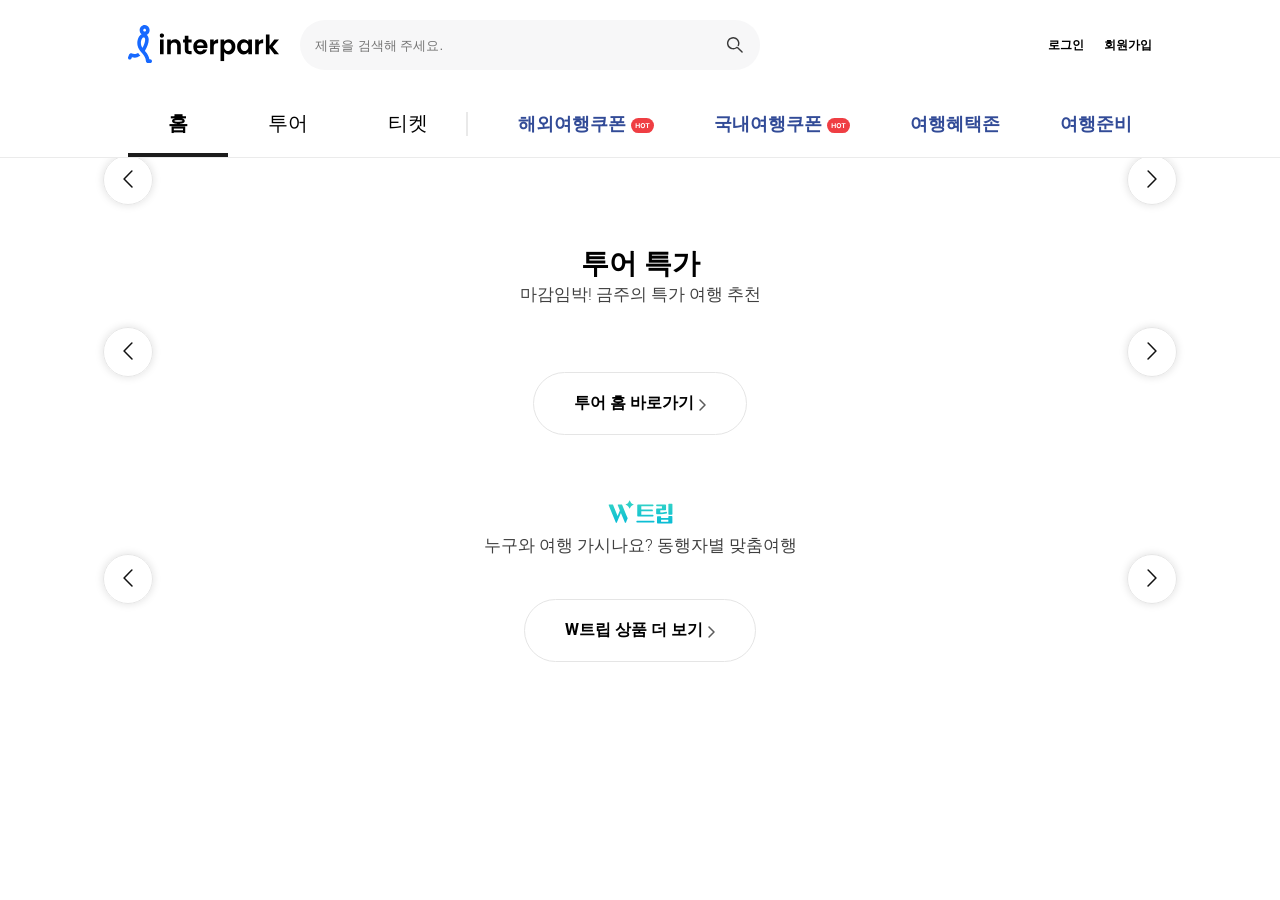
==== commit 0101082b: "반응형 수정 해야함" ====
--- a/public/index.html
+++ b/public/index.html
@@ -15,12 +15,14 @@
     <link rel="stylesheet" href="css/header.css" />
     <link rel="stylesheet" href="css/banner.css" />
     <link rel="stylesheet" href="css/tour.css" />
+    <link rel="stylesheet" href="css/trip.css" />
 
     <!-- js 초기 코드  -->
     <script src="js/index.js"></script>
     <script src="js/header.js"></script>
     <script src="js/banner.js"></script>
     <script src="js/tour.js"></script>
+    <!-- <script src="js/trip.js"></script> -->
   </head>
 
   <body>
@@ -101,7 +103,7 @@
         </div>
       </header>
       <!-- 메인 -->
-      <main>
+      <main class="main">
         <div class="layout">
           <!-- Banner -->
           <div class="banner">
@@ -113,11 +115,11 @@
               <div class="swiper-pagination"></div>
             </div>
 
-            <button class="slide_bt banner_left">
+            <button class="slide_bt banner_prev slide_bt_left">
               <img src="images/slider_arrow.svg" alt="left" title="left" />
             </button>
 
-            <button class="slide_bt banner_right">
+            <button class="slide_bt banner_next slide_bt_right">
               <img src="images/slider_arrow.svg" alt="right" title="right" />
             </button>
           </div>
@@ -142,11 +144,11 @@
                     <!-- API 연동 -->
                   </div>
                 </div>
-                <button class="slide_bt tour_prev banner_left">
+                <button class="slide_bt tour_prev slide_bt_left">
                   <img src="images/slider_arrow.svg" alt="left" title="left" />
                 </button>
 
-                <button class="slide_bt tour_next banner_right">
+                <button class="slide_bt tour_next slide_bt_right">
                   <img
                     src="images/slider_arrow.svg"
                     alt="right"
@@ -168,7 +170,49 @@
             </div>
           </div>
           <!-- Trip -->
-          <div></div>
+          <div class="trip">
+            <div class="section_trip_top">
+              <h2 class="section_title">
+                <img
+                  src="images/icon_w_trip_new.svg"
+                  alt="W트립 상품 더 보기"
+                  title="W트립 상품 더 보기"
+                />
+              </h2>
+              <span class="section_desc"
+                >누구와 여행 가시나요? 동행자별 맞춤여행</span
+              >
+            </div>
+
+            <div class="section_slide">
+              <!-- Swipe 투어 영역 -->
+              <div class="swiper sw_trip">
+                <div class="swiper-wrapper">
+                  <!-- API 연동 -->
+                </div>
+              </div>
+              <!-- 버튼 -->
+              <button class="slide_bt trip_prev slide_bt_left">
+                <img src="images/slider_arrow.svg" alt="left" title="left" />
+              </button>
+
+              <button class="slide_bt trip_next slide_bt_right">
+                <img src="images/slider_arrow.svg" alt="right" title="right" />
+              </button>
+            </div>
+
+            <!-- 트립 더보기 상품 -->
+            <div class="section_bts">
+              <a href="#">
+                W트립 상품 더 보기
+                <img
+                  src="images/icon_linkArrow.svg"
+                  alt="W트립 상품 더 보기"
+                  title="W트립 상품 더 보기"
+                />
+              </a>
+            </div>
+          </div>
           <!-- Ticket -->
           <div></div>
           <!-- Live -->
--- a/public/css/common.css
+++ b/public/css/common.css
@@ -1,10 +1,10 @@
 @charset "utf-8";
-@import url('https://fonts.googleapis.com/css2?family=Roboto:ital,wght@0,100..900;1,100..900&display=swap');
+@import url("https://fonts.googleapis.com/css2?family=Noto+Sans:ital,wght@0,100..900;1,100..900&family=Roboto:ital,wght@0,100..900;1,100..900&display=swap");
 
 * {
+  box-sizing: border-box;
   margin: 0;
   padding: 0;
-  box-sizing: border-box;
   outline-style: none;
 }
 
@@ -22,27 +22,102 @@
   /* 디자인 보고 수정 */
   font-size: 12px;
 }
+
 body {
   width: 100%;
+  /* 글꼴이 필요로 함. */
+  font-family: "Segoe UI", Roboto, Arial, "Noto Sans", sans-serif;
   font-size: 1rem;
+  letter-spacing: 0px;
   /* 디자인 보고 수정 */
   color: #000000;
-  /* 글꼴이 필요로 함. */
-  font-family: "Segoe UI", Roboto, Arial, "Noto Sans", sans-serif, "Apple Color Emoji", "Segoe UI Emoji", "Segoe UI Symbol", "Noto Color Emoji";
-  letter-spacing: 0px;
   word-spacing: 0px;
 }
 .wrap {
   width: 100%;
 }
 .layout {
+  width: 100%;
   max-width: 1280px;
-  width: 100%;
 
   margin: 0 auto;
   /* margin-top: 0;
-    margin-bottom: 0;
-    margin-left: auto;
+  margin-bottom: 0;
+  margin-left: auto;
   margin-right: auto; */
 }
-.+/* 반응형 작업 */
+@media all and (max-width: 1280px) {
+  .layout {
+    max-width: 1024px;
+  }
+}
+@media all and (max-width: 1024px) {
+  .layout {
+    max-width: 760px;
+  }
+}
+@media all and (max-width: 760px) {
+  .layout {
+    max-width: 100%;
+  }
+}
+
+/* header 가 fixed 가 되면 강제로 padding 넣기 */
+.main_fixed {
+  padding-top: 150px;
+}
+
+/* sldie 관련 공통 */
+.slide_bt {
+  position: absolute;
+  top: 50%;
+
+  z-index: 100;
+  /* transform: translateY(-50%); */
+  width: 50px;
+  height: 50px;
+  background-color: rgba(255, 255, 255, 0.85);
+
+  border: 1px solid #e6e6e6;
+  border-radius: 50%;
+  box-shadow: 0 0 8px rgba(0, 0, 0, 0.13);
+
+  cursor: pointer;
+}
+.slide_bt_left {
+  left: 0;
+  transform: translateX(-50%) translateY(-50%) rotateY(180deg);
+}
+.slide_bt_right {
+  right: 0;
+  transform: translateX(50%) translateY(-50%);
+}
+/* swiper 버튼 비활성시 표현 */
+.swiper-button-disabled {
+  display: none !important;
+}
+
+@media screen and (max-width: 1024px) {
+  body {
+    background-color: white;
+  }
+}
+
+@media screen and (max-width: 960px) {
+  body {
+    background-color: ;
+  }
+}
+
+@media screen and (max-width: 760px) {
+  body {
+    background-color: ;
+  }
+}
+
+@media screen and (max-width: 640px) {
+  body {
+    background-color: ;
+  }
+}
--- a/public/css/header.css
+++ b/public/css/header.css
@@ -1,31 +1,38 @@
+main {
+  padding-top: 150px;
+}
+
 .header {
-  position: relative;
+  position: fixed;
+  left: 0;
+  top: 0;
+  z-index: 999;
   width: 100%;
   background-color: #ffffff;
   border-bottom: 1px solid #ebebeb;
 }
 .header_down {
   position: fixed;
+  top: 0;
   left: 0;
-  top: 0;
+  z-index: 999;
   width: 100%;
-  z-index: 100;
 }
 
 .header_top {
   /* 좌표 기준을 세워주자 */
   position: relative;
-  width: 100%;
   display: flex;
   justify-content: space-between;
   align-items: center;
+  width: 100%;
 
   /* margin-top: 30px; */
   /* margin-bottom: 30px; */
   margin: 20px 0;
 }
 .header_top_down {
-  margin: 0px;
+  padding: 0px;
 }
 
 .header_top_left {
@@ -43,8 +50,8 @@
 }
 .search_down {
   position: absolute;
+  top: 25px;
   left: 350px;
-  top: 10px;
 }
 
 .search_form {
@@ -64,11 +71,7 @@
 .search_form_button {
   width: 50px;
   height: 50px;
-  background-color: #f7f7f8;
-  border: none;
-  border-radius: 0px 25px 25px 0px;
   font-size: 0;
-  cursor: pointer;
 
   /* background-color: red;
   background-image: url("../images/btn_search.svg");
@@ -77,7 +80,11 @@
   background-size: 18px; */
 
   background: #f7f7f8 url("../images/btn_search.svg") no-repeat center;
+  background-color: #f7f7f8;
   background-size: 18px;
+  border: none;
+  border-radius: 0px 25px 25px 0px;
+  cursor: pointer;
 }
 
 .header_top_right {
@@ -87,23 +94,27 @@
   display: flex;
   gap: 20px;
 }
+.home {
+  display: none;
+}
+
 .member_down {
   position: absolute;
+  top: 30px;
   right: 0;
-  top: 30px;
 }
 
 .member > li > a {
   font-size: 12px;
   font-weight: 700;
+  line-height: 16px;
   color: #000000;
-  line-height: 16px;
 }
 
 .header_bottom {
-  width: 100%;
   display: flex;
   align-items: center;
+  width: 100%;
 }
 .header_bottom_nav {
 }
@@ -113,26 +124,26 @@
   gap: 0px;
 }
 .nav::after {
-  content: "";
-  display: block;
   position: absolute;
-  right: 0;
   /* top: calc(100% - 50% - 24px / 2); */
   top: 50%;
-  transform: translateY(-50%);
+  right: 0;
+  display: block;
 
   width: 2px;
   height: 24px;
   background-color: #e9e9e9;
+  transform: translateY(-50%);
+  content: "";
 }
 
 .nav li a {
   position: relative;
 
   display: block;
+  padding: 20px 40px;
   font-size: 20px;
   font-weight: 400;
-  padding: 20px 40px;
 }
 
 .nav li a.focus {
@@ -140,16 +151,15 @@
 }
 
 .nav li a.focus::after {
-  content: "";
-
   position: absolute;
+  bottom: 0;
   left: 0;
-  bottom: 0;
 
   display: block;
   width: 100%;
   height: 4px;
   background-color: #1c1c1c;
+  content: "";
 }
 
 .header_bottom_eventmenu {
@@ -163,13 +173,25 @@
 .cupon > li > a {
   display: flex;
   align-items: center;
-  gap: 5px;
+  padding: 0 20px;
 
   font-size: 18px;
   font-weight: 600;
   color: #324b97;
-  padding: 0 20px;
+  gap: 5px;
 }
 .cupon > li > a > img {
   transform: translateY(10%);
 }
+/* 반응형 작업 */
+@media all and (max-width: 1024px) {
+  main {
+    padding-top: 54px;
+  }
+  .header {
+    display: none;
+  }
+}
+.m_header {
+  display: block;
+}
--- a/public/css/banner.css
+++ b/public/css/banner.css
@@ -1,6 +1,10 @@
 .banner {
   position: relative;
   margin-top: 30px;
+}
+/* 스크롤시 헤더 높이가 반영안되는 부분 반영해서 레이아웃 적용 */
+.banner_fix {
+  padding-top: 50px;
 }
 .banner_slide {
   display: flex;
@@ -9,40 +13,16 @@
 .sw_banner {
   border-radius: 15px;
 }
+
 .banner_list {
   border-radius: 15px;
   overflow: hidden;
 }
-/* 이미지가 영역에 가득 채워지고 비율이 유지되도록 처리 */
+/* 이미지가 영역에 가득 채워지고 비율이 유지되도록 처리  */
 .banner_list img {
   width: 100%;
-  height: auto;
+  height: 100%;
   /* 비율을 유지하면서 영역에 이미지 가득 채우기 */
   object-fit: cover;
   display: block;
 }
-.slide_bt {
-  position: absolute;
-  top: 50%;
-  /* transform: translateY(-50%); */
-  width: 50px;
-  height: 50px;
-  border: none;
-  border-radius: 50px;
-
-  cursor: pointer;
-
-  border: 0.5px solid #e6e6e6;
-  background-color: rgba(255, 255, 255, 0.85);
-  box-shadow: 0 0 8px rgba(0, 0, 0, 0.13);
-  /* 버튼 앞으로 */
-  z-index: 100;
-}
-.banner_left {
-  left: 0;
-  transform: translateX(-50%) translateY(-50%) rotateY(180deg);
-}
-.banner_right {
-  right: 0;
-  transform: translateX(50%) translateY(-50%);
-}
--- a/public/css/trip.css
+++ b/public/css/trip.css
@@ -0,0 +1,169 @@
+.trip {
+  position: relative;
+  margin-top: 65px;
+}
+.section_trip_top {
+  padding-bottom: 22px;
+}
+.section_title {
+  font-size: 28px;
+  font-weight: 700;
+  text-align: center;
+}
+.section_desc {
+  display: block;
+  font-size: 17px;
+  font-weight: 300;
+  text-align: center;
+  color: rgba(0, 0, 0, 0.75);
+}
+.section_list {
+  position: relative;
+}
+.section_category {
+  display: flex;
+  justify-content: center;
+  padding-bottom: 24px;
+}
+.section_category_bts {
+  display: flex;
+  gap: 6px;
+}
+.section_category_bts > li {
+}
+.section_category_bts > li > button {
+  padding: 12px 20px;
+  font-size: 14px;
+  font-weight: 400;
+  background-color: #fff;
+  border: 1px solid rgba(0, 0, 0, 0.13);
+  border-radius: 40px;
+  box-shadow: 0 0 8px rgba(0, 0, 0, 0.05);
+  transition: all 0.4s;
+  cursor: pointer;
+}
+.section_category_bts > li > button.cate_focus {
+  font-weight: 700;
+  color: #fff;
+  background-color: #333;
+  border: 1px solid #333;
+}
+.section_slide {
+  position: relative;
+  margin-bottom: 20px;
+}
+.item {
+  position: relative;
+  overflow: hidden;
+  border: 1px solid #e5e5e5;
+  border-radius: 10px;
+}
+.item > a {
+}
+.item_image {
+  width: 100%;
+  height: 250px;
+  overflow: hidden;
+  margin-bottom: 25px;
+}
+.item_image > img {
+  display: block;
+  width: 100%;
+  /* 비율을 유지하면서 영역에 이미지 가득 채우기 */
+  height: 100%;
+  object-fit: cover;
+}
+.item_name {
+  position: absolute;
+  top: 235px;
+  left: 20px;
+  padding: 10px;
+  font-size: 14px;
+  font-weight: 600;
+  color: #fff;
+
+  background-color: #1769ff;
+
+  border-radius: 4px;
+}
+.item_text {
+  padding: 20px;
+  padding-top: 5px;
+}
+.item_cupon {
+  display: block;
+  /* 말줄임 처리 */
+  overflow: hidden;
+  font-size: 14px;
+  font-weight: 500;
+  color: #1769ff;
+  /* 줄내림 방지 */
+  white-space: nowrap;
+  text-overflow: ellipsis;
+}
+.item_desc {
+  display: block;
+  /* 말줄임 처리 */
+  overflow: hidden;
+  font-size: 14px;
+  font-weight: 400;
+  color: #333;
+  /* 줄내림 방지 */
+  white-space: nowrap;
+  text-overflow: ellipsis;
+}
+.item_price {
+  display: block;
+  font-size: 16px;
+  font-weight: 400;
+}
+.item_price > b {
+  font-size: 20px;
+  font-weight: 700;
+  color: #000;
+}
+.section_bts {
+  position: relative;
+  display: flex;
+  justify-content: center;
+}
+.section_bts > a {
+  display: flex;
+  align-items: center;
+  padding: 20px 40px;
+  font-size: 16px;
+  font-weight: 700;
+  background-color: #fff;
+  border: 1px solid #e5e5e5;
+  border-radius: 40px;
+  gap: 5px;
+}
+.section_bts > a > img {
+  transform: translateY(1px);
+}
+
+.slide_bt {
+  position: absolute;
+  top: 50%;
+  /* 버튼 앞으로 */
+  z-index: 100;
+  /* transform: translateY(-50%); */
+  width: 50px;
+  height: 50px;
+  background-color: rgba(255, 255, 255, 0.85);
+  border: none;
+
+  border: 0.5px solid #e6e6e6;
+  border-radius: 50px;
+  box-shadow: 0 0 8px rgba(0, 0, 0, 0.13);
+
+  cursor: pointer;
+}
+.slide_bt_left {
+  left: 0;
+  transform: translateX(-50%) translateY(-50%) rotateY(180deg);
+}
+.slide_bt_right {
+  right: 0;
+  transform: translateX(50%) translateY(-50%);
+}
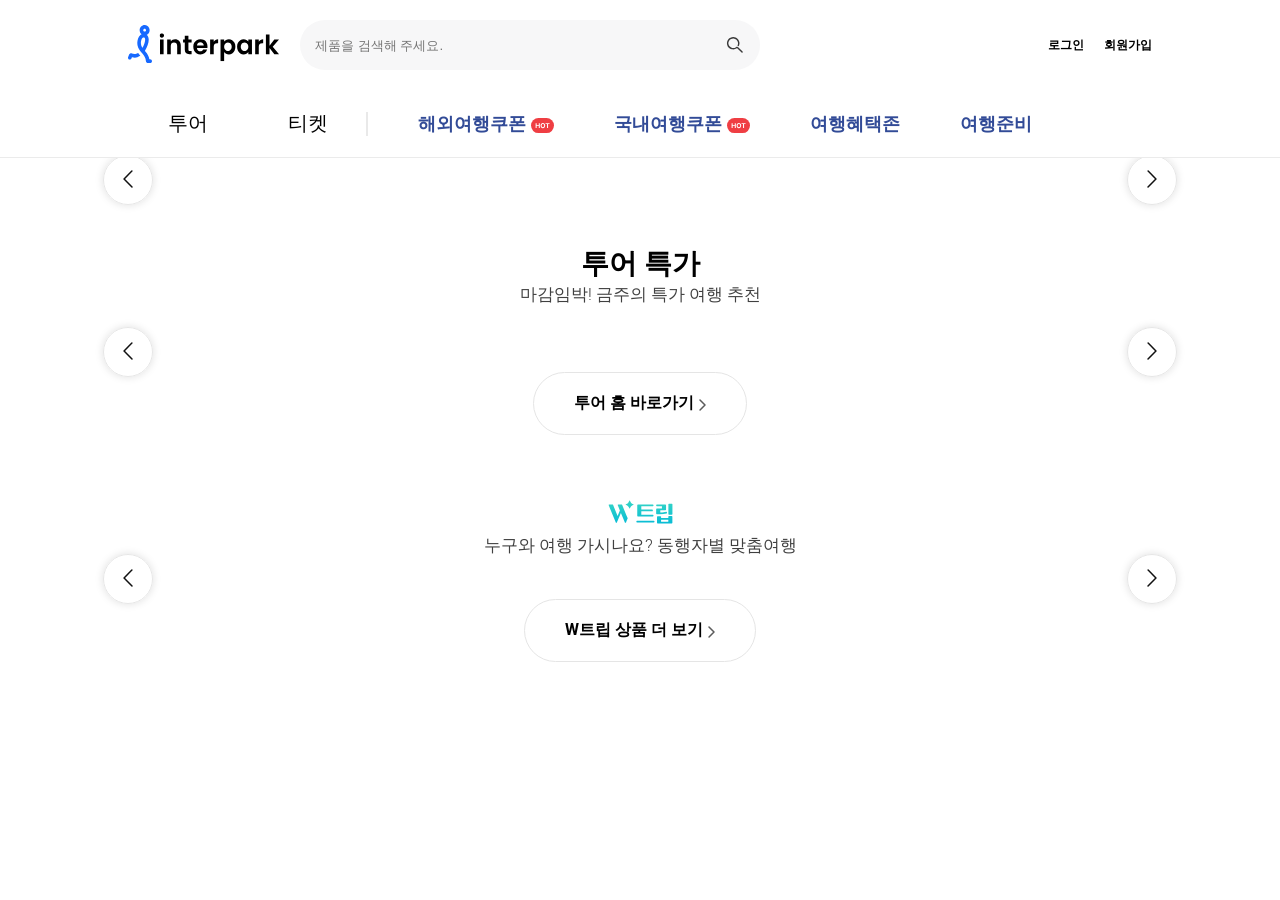
==== commit e33b8527: "Wtrip 부분 banner 참조하여 만들기" ====
--- a/public/index.html
+++ b/public/index.html
@@ -68,7 +68,7 @@
           <div class="header_bottom">
             <div class="header_bottom_nav">
               <ul class="nav">
-                <li><a href="#" class="focus">홈</a></li>
+                <li class="home"><a href="#" class="focus">홈</a></li>
                 <li><a href="#">투어</a></li>
                 <li><a href="#">티켓</a></li>
               </ul>
@@ -102,6 +102,19 @@
           </div>
         </div>
       </header>
+      <!-- 모바일 상단 -->
+      <div class="m_header">
+        <div class="m_header_menu">
+          <a href="#">홈</a>
+          <a href="#">투어</a>
+          <a href="#">티켓</a>
+        </div>
+        <div class="m_header_search">
+          <a href="#">
+            <img src="images/btn_search.svg" alt="제품검색" />
+          </a>
+        </div>
+      </div>
       <!-- 메인 -->
       <main class="main">
         <div class="layout">
@@ -112,8 +125,9 @@
               <div class="swiper-wrapper">
                 <!-- API 연동 -->
               </div>
-              <div class="swiper-pagination"></div>
-            </div>
+            </div>
+
+            <div class="swiper-pagination sw_banner_pg"></div>
 
             <button class="slide_bt banner_prev slide_bt_left">
               <img src="images/slider_arrow.svg" alt="left" title="left" />
--- a/public/css/header.css
+++ b/public/css/header.css
@@ -183,6 +183,37 @@
 .cupon > li > a > img {
   transform: translateY(10%);
 }
+/* 모바일 헤더 */
+.m_header {
+  padding: 0 20px;
+
+  display: none;
+  position: fixed;
+  left: 0;
+  top: 0;
+  width: 100%;
+  height: 54px;
+  background-color: #fff;
+  border-bottom: 1px solid #ebebeb;
+  z-index: 999;
+}
+
+.m_header_menu {
+  display: flex;
+  align-items: center;
+  gap: 15px;
+}
+.m_header_menu a {
+  font-size: 22px;
+  font-weight: 400;
+}
+.m_header_search {
+  display: flex;
+  align-items: center;
+}
+.m_header_search a {
+}
+
 /* 반응형 작업 */
 @media all and (max-width: 1024px) {
   main {
@@ -191,7 +222,9 @@
   .header {
     display: none;
   }
-}
-.m_header {
-  display: block;
-}
+  .m_header {
+    display: flex;
+    justify-content: space-between;
+    align-content: center;
+  }
+}
--- a/public/css/banner.css
+++ b/public/css/banner.css
@@ -26,3 +26,31 @@
   object-fit: cover;
   display: block;
 }
+/* 반응형 코드 */
+.sw_banner_pg {
+  display: none;
+  bottom: -25px !important;
+}
+
+@media all and (max-width: 1024px) {
+  .sw_banner_pg {
+    display: block;
+  }
+  .sw_banner_pg .sw {
+  }
+}
+@media all and (max-width: 960px) {
+  .sw_banner {
+    width: 350px;
+  }
+  .sw_banner_pg {
+    bottom: 10px !important;
+  }
+}
+/* 평상시 버튼 모습 */
+.sw_banner_pg .swiper-pagination-bullet {
+}
+/* 포커스시 버튼 모습 */
+.sw_banner_pg .swiper-pagination-bullet-active {
+  background-color: #000 !important;
+}
--- a/public/css/tour.css
+++ b/public/css/tour.css
@@ -146,8 +146,27 @@
 .section_bts > a > img {
   transform: translateY(1px);
 }
-
-/* swiper 버튼 비활성시 표현 */
-.swiper-button-disabled {
-  display: none;
+/* 반응형 */
+/* 반응형 */
+@media all and (max-width: 1024px) {
+  .tour {
+    border-top: 8px solid #f4f4f4;
+    margin-top: 50px;
+    padding-top: 10px;
+  }
+  .tour .search_top {
+    padding-bottom: 12px;
+  }
+  .tour .section_title {
+    font-size: 21px;
+  }
+  .tour .section_desc {
+    font-size: 15px;
+  }
+  .tour .section_category {
+    padding-bottom: 12px;
+  }
+  .section_category > li > button {
+    padding: 9px 20px;
+  }
 }
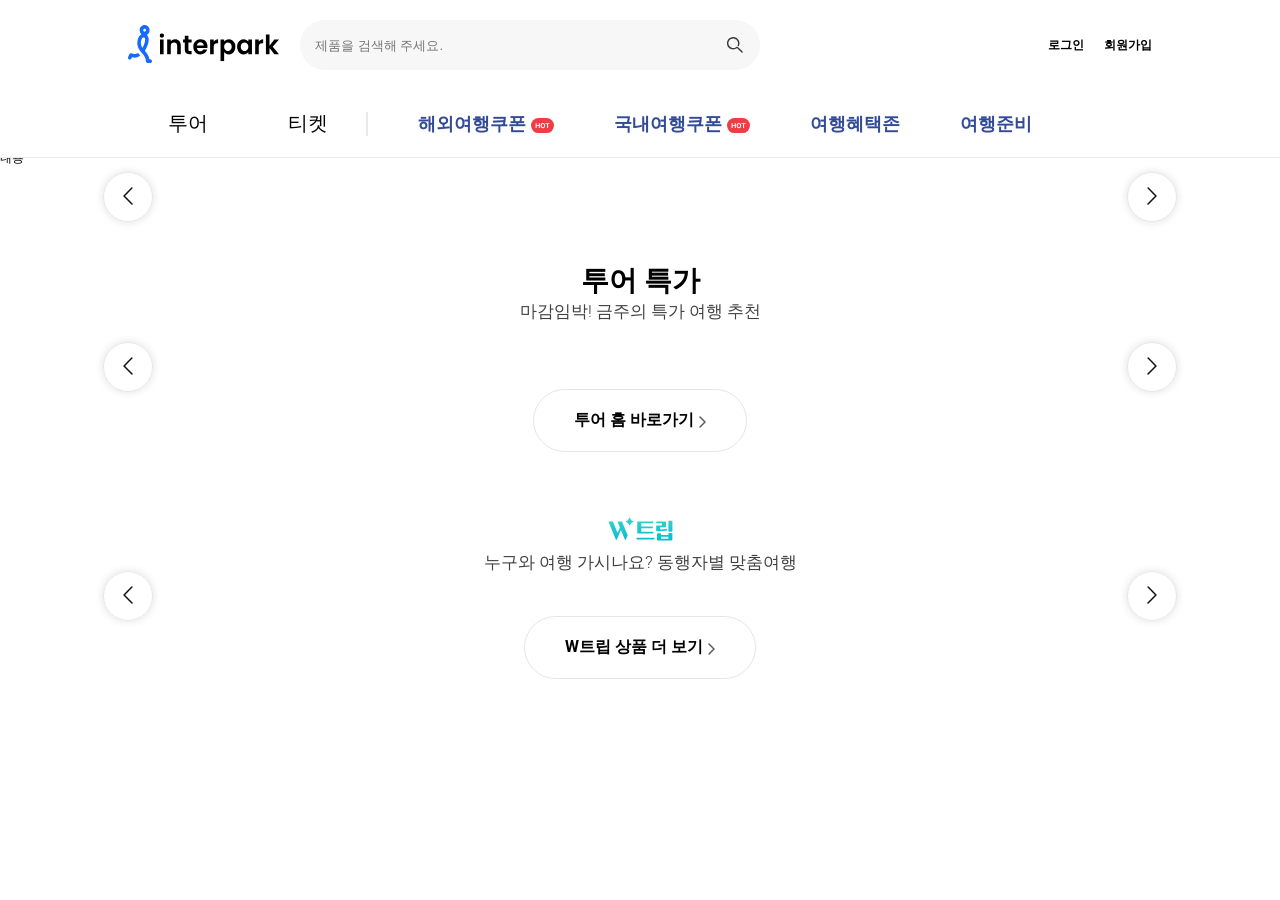
==== commit 74ac9418: "[docs]:scss 기초와 사용법" ====
--- a/public/index.html
+++ b/public/index.html
@@ -117,6 +117,11 @@
       </div>
       <!-- 메인 -->
       <main class="main">
+        <!-- 안내창-->
+        <div class="popup">
+          <div class="popup_content">내용</div>
+        </div>
+        <!-- 자연스러운 반응형 계산법 -->
         <div class="layout">
           <!-- Banner -->
           <div class="banner">
@@ -150,8 +155,8 @@
                   <!-- API 연동 -->
                 </ul>
               </div>
-
-              <div class="section_slide">
+              <div class="section_slide_wrap">
+                <div class="section_slide"></div>
                 <!-- Swipe 투어 영역 -->
                 <div class="swiper sw_tour">
                   <div class="swiper-wrapper">
--- a/public/css/common.css
+++ b/public/css/common.css
@@ -19,6 +19,11 @@
 }
 html {
   width: 100%;
+  /* 반응형 최소 너비 설정 */
+  min-width: 540px;
+  /* 가로 스크롤은 UI 상 좋지 않아요 */
+  overflow-x: hidden;
+
   /* 디자인 보고 수정 */
   font-size: 12px;
 }
@@ -97,27 +102,3 @@
 .swiper-button-disabled {
   display: none !important;
 }
-
-@media screen and (max-width: 1024px) {
-  body {
-    background-color: white;
-  }
-}
-
-@media screen and (max-width: 960px) {
-  body {
-    background-color: ;
-  }
-}
-
-@media screen and (max-width: 760px) {
-  body {
-    background-color: ;
-  }
-}
-
-@media screen and (max-width: 640px) {
-  body {
-    background-color: ;
-  }
-}
--- a/public/css/banner.css
+++ b/public/css/banner.css
@@ -15,21 +15,21 @@
 }
 
 .banner_list {
+  overflow: hidden;
   border-radius: 15px;
-  overflow: hidden;
 }
 /* 이미지가 영역에 가득 채워지고 비율이 유지되도록 처리  */
 .banner_list img {
+  display: block;
   width: 100%;
   height: 100%;
   /* 비율을 유지하면서 영역에 이미지 가득 채우기 */
   object-fit: cover;
-  display: block;
 }
 /* 반응형 코드 */
 .sw_banner_pg {
+  bottom: -25px !important;
   display: none;
-  bottom: -25px !important;
 }
 
 @media all and (max-width: 1024px) {
@@ -52,5 +52,5 @@
 }
 /* 포커스시 버튼 모습 */
 .sw_banner_pg .swiper-pagination-bullet-active {
-  background-color: #000 !important;
+  background-color: #fff !important;
 }
--- a/public/css/tour.css
+++ b/public/css/tour.css
@@ -10,15 +10,15 @@
     text-align: center;
     */
 .section_title {
+  font-size: 28px;
+  font-weight: 700;
   text-align: center;
-  font-size: 28px;
-  font-weight: 700;
 }
 .section_desc {
   display: block;
-  text-align: center;
   font-size: 17px;
   font-weight: 300;
+  text-align: center;
   color: rgba(0, 0, 0, 0.75);
 }
 .section_list {
@@ -36,21 +36,21 @@
 .section_category_bts > li {
 }
 .section_category_bts > li > button {
+  padding: 12px 20px;
+  font-size: 14px;
+  font-weight: 400;
+  background-color: #fff;
   border: 1px solid rgba(0, 0, 0, 0.13);
-  background-color: #fff;
+  border-radius: 40px;
   box-shadow: 0 0 8px rgba(0, 0, 0, 0.05);
-  padding: 12px 20px;
-  border-radius: 40px;
+  transition: all 0.4s;
   cursor: pointer;
-  font-size: 14px;
-  font-weight: 400;
-  transition: all 0.4s;
 }
 .section_category_bts > li > button.cate_focus {
-  border: 1px solid #333;
+  font-weight: 700;
   color: #fff;
   background-color: #333;
-  font-weight: 700;
+  border: 1px solid #333;
 }
 .section_slide {
   position: relative;
@@ -71,24 +71,24 @@
   margin-bottom: 25px;
 }
 .item_image > img {
+  display: block;
   width: 100%;
   /* 비율을 유지하면서 영역에 이미지 가득 채우기 */
   height: 100%;
   object-fit: cover;
-  display: block;
 }
 .item_name {
   position: absolute;
+  top: 235px;
   left: 20px;
-  top: 235px;
+  padding: 10px;
+  font-size: 14px;
+  font-weight: 600;
+  color: #fff;
 
   background-color: #1769ff;
-  color: #fff;
-  font-size: 14px;
-  font-weight: 600;
 
   border-radius: 4px;
-  padding: 10px;
 }
 .item_text {
   padding: 20px;
@@ -96,24 +96,24 @@
 }
 .item_cupon {
   display: block;
+  /* 말줄임 처리 */
+  overflow: hidden;
   font-size: 14px;
   font-weight: 500;
   color: #1769ff;
   /* 줄내림 방지 */
   white-space: nowrap;
+  text-overflow: ellipsis;
+}
+.item_desc {
+  display: block;
   /* 말줄임 처리 */
   overflow: hidden;
-  text-overflow: ellipsis;
-}
-.item_desc {
-  display: block;
   font-size: 14px;
   font-weight: 400;
   color: #333;
   /* 줄내림 방지 */
   white-space: nowrap;
-  /* 말줄임 처리 */
-  overflow: hidden;
   text-overflow: ellipsis;
 }
 .item_price {
@@ -132,21 +132,19 @@
   justify-content: center;
 }
 .section_bts > a {
+  display: flex;
+  align-items: center;
+  padding: 20px 40px;
+  font-size: 16px;
+  font-weight: 700;
+  background-color: #fff;
   border: 1px solid #e5e5e5;
-  padding: 20px 40px;
   border-radius: 40px;
-  background-color: #fff;
-  font-size: 16px;
-  font-weight: 700;
-
-  display: flex;
-  align-items: center;
   gap: 5px;
 }
 .section_bts > a > img {
   transform: translateY(1px);
 }
-/* 반응형 */
 /* 반응형 */
 @media all and (max-width: 1024px) {
   .tour {
@@ -154,7 +152,7 @@
     margin-top: 50px;
     padding-top: 10px;
   }
-  .tour .search_top {
+  .tour .section_top {
     padding-bottom: 12px;
   }
   .tour .section_title {
@@ -166,7 +164,51 @@
   .tour .section_category {
     padding-bottom: 12px;
   }
-  .section_category > li > button {
+  .section_category_bts > li > button {
     padding: 9px 20px;
   }
-}
+  .tour .section_slide {
+    width: 760px;
+    overflow: hidden;
+  }
+  .section_slide_wrap {
+    width: 760px;
+    overflow: hidden;
+  }
+  /* 반응형 슬라이드 높이 설정 */
+  .item {
+    height: 222px !important;
+  }
+  .item_image {
+    height: 138px !important;
+    margin-bottom: 15px !important;
+  }
+  .item_name {
+    top: 127px;
+    left: 8px;
+    padding: 3px;
+    font-size: 11px;
+    font-weight: 500;
+    border-radius: 4px;
+  }
+  .item_cupon {
+  }
+  .item_desc {
+  }
+  .item_price {
+    font-size: 14px;
+  }
+  .item_price > b {
+    font-size: 14px;
+  }
+  .item_text {
+    padding: 5px;
+  }
+
+  .section_bts > a {
+    justify-content: center;
+    width: 100%;
+    padding: 15px;
+    border-radius: 4px;
+  }
+}
